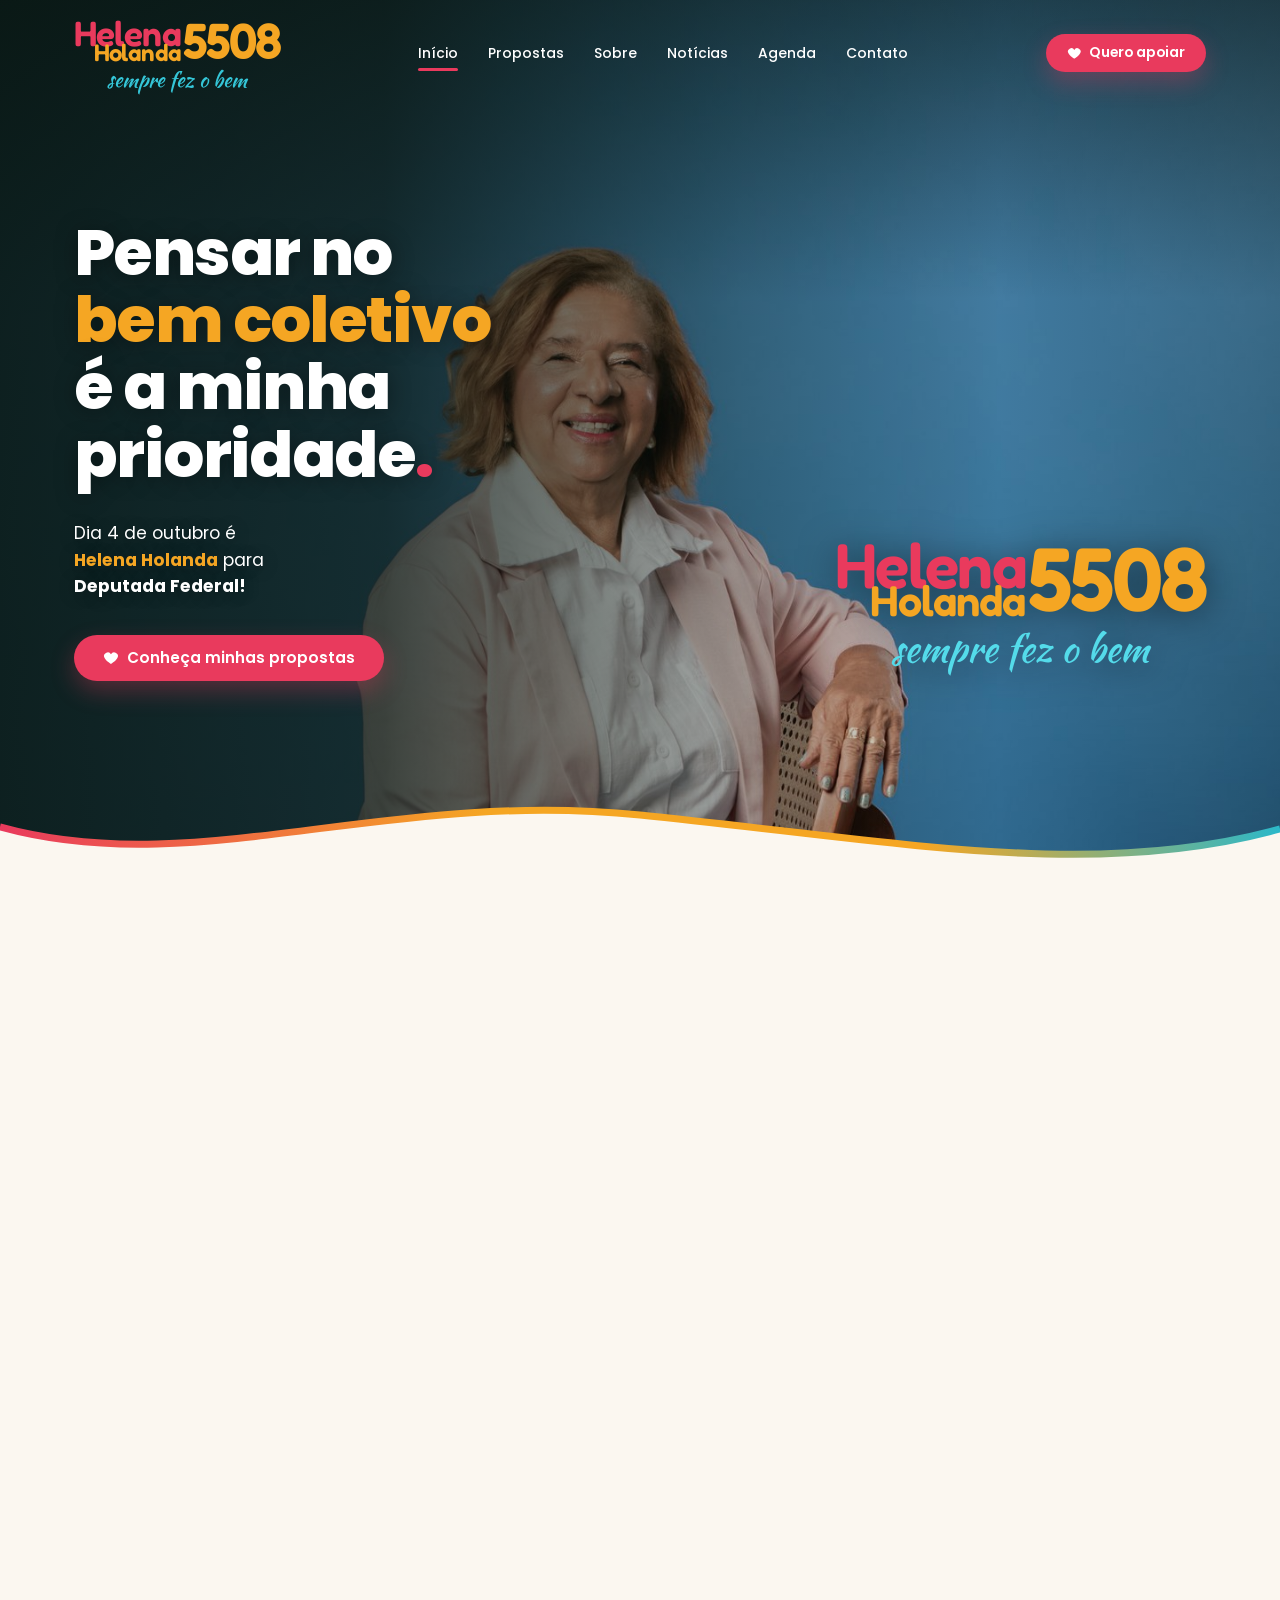
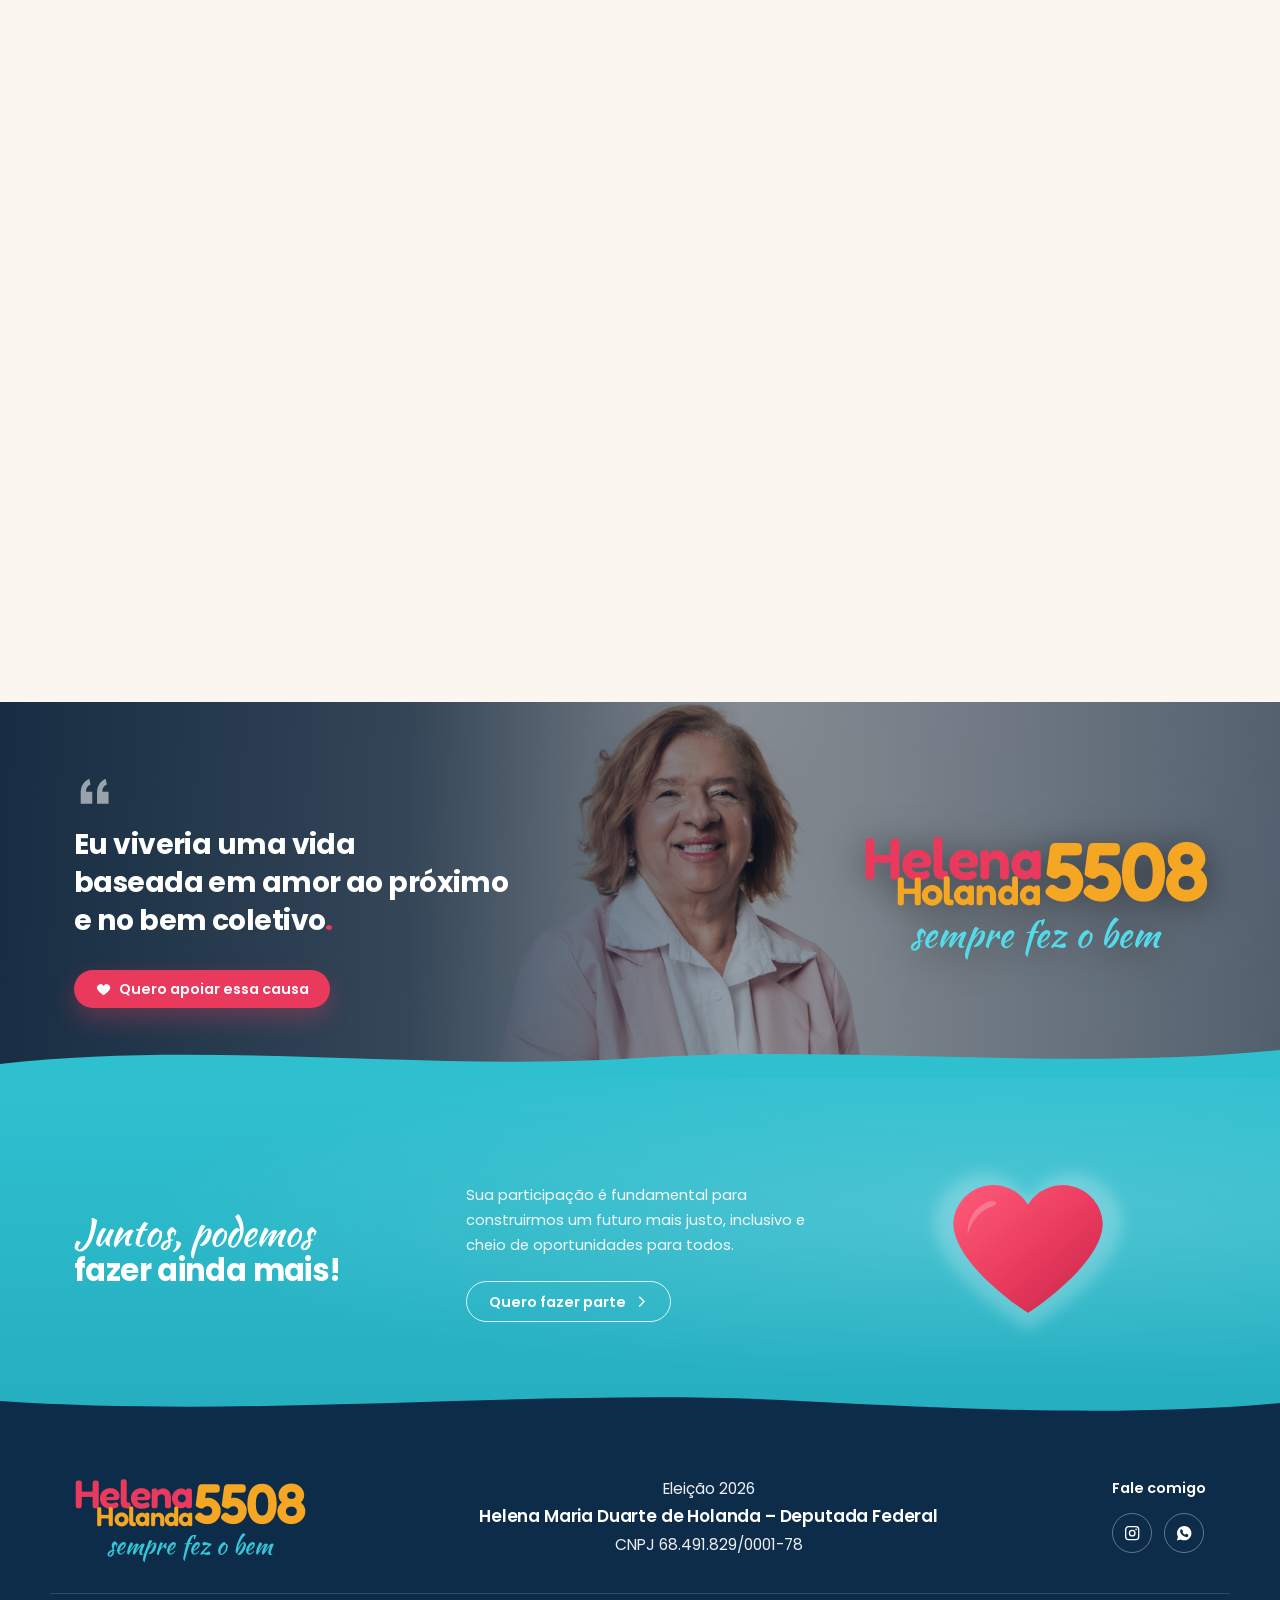
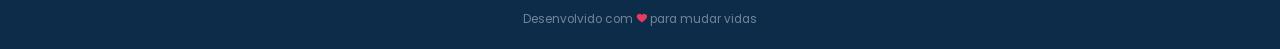
==== index.html @ 379477a4 "Troca as fotos pelas de estudio e otimiza os arquivos - Novas fotos de estudio em todos os slots. Os" ====
<!DOCTYPE html>
<html lang="pt-BR">
<head>
<meta charset="UTF-8">
<meta name="viewport" content="width=device-width, initial-scale=1">
<title>Helena Holanda 5508 — Sempre fez o bem</title>
<meta name="description" content="Helena Holanda 5508 para Deputada Federal. Uma vida dedicada ao amor ao próximo, à inclusão e ao bem coletivo.">
<meta name="theme-color" content="#e93a5d">

<meta property="og:type" content="website">
<meta property="og:title" content="Helena Holanda 5508 — Sempre fez o bem">
<meta property="og:description" content="Dia 4 de outubro é Helena Holanda para Deputada Federal.">
<meta property="og:image" content="assets/img/helena-sobre.jpg">

<link rel="preconnect" href="https://fonts.googleapis.com">
<link rel="preconnect" href="https://fonts.gstatic.com" crossorigin>
<link href="https://fonts.googleapis.com/css2?family=Fredoka:wght@500;600;700&family=Kaushan+Script&family=Poppins:wght@300;400;500;600;700;800&display=swap" rel="stylesheet">
<link rel="stylesheet" href="assets/css/style.css">
</head>
<body>

<!-- ============ ÍCONES (sprite SVG) ============ -->
<svg xmlns="http://www.w3.org/2000/svg" style="display:none">
  <symbol id="i-heart" viewBox="0 0 24 24">
    <path fill="currentColor" d="M12 21s-7.5-4.6-9.6-9A5.4 5.4 0 0 1 12 6.4 5.4 5.4 0 0 1 21.6 12c-2.1 4.4-9.6 9-9.6 9z"/>
  </symbol>
  <symbol id="i-arrow" viewBox="0 0 24 24">
    <path fill="none" stroke="currentColor" stroke-width="2.2" stroke-linecap="round" stroke-linejoin="round" d="M4 12h15m-6-6 6 6-6 6"/>
  </symbol>
  <symbol id="i-chevron" viewBox="0 0 24 24">
    <path fill="none" stroke="currentColor" stroke-width="2.2" stroke-linecap="round" stroke-linejoin="round" d="m9 5 7 7-7 7"/>
  </symbol>
  <symbol id="i-user" viewBox="0 0 24 24">
    <path fill="none" stroke="currentColor" stroke-width="1.8" stroke-linecap="round" stroke-linejoin="round" d="M12 12a4 4 0 1 0 0-8 4 4 0 0 0 0 8Zm8 8c0-3.9-3.6-6.5-8-6.5S4 16.1 4 20"/>
  </symbol>
  <symbol id="i-users" viewBox="0 0 24 24">
    <path fill="none" stroke="currentColor" stroke-width="1.8" stroke-linecap="round" stroke-linejoin="round" d="M9 11a3.2 3.2 0 1 0 0-6.4A3.2 3.2 0 0 0 9 11Zm7.2 0a2.7 2.7 0 1 0 0-5.4M2.5 19.5c0-3.3 2.9-5.5 6.5-5.5s6.5 2.2 6.5 5.5M17 14.2c2.6.4 4.5 2.2 4.5 5.3"/>
  </symbol>
  <!-- peça de quebra-cabeça: símbolo da causa autista, presente na marca -->
  <symbol id="i-puzzle" viewBox="0 0 24 24">
    <path fill="currentColor" d="M5 5h4.5a2.6 2.6 0 0 1 5 0H19v4.5a2.6 2.6 0 0 0 0 5V19h-4.5a2.6 2.6 0 0 0-5 0H5v-4.5a2.6 2.6 0 0 1 0-5V5Z"/>
  </symbol>
  <!-- infinito: símbolo da neurodiversidade -->
  <symbol id="i-infinity" viewBox="0 0 24 24">
    <path fill="none" stroke="currentColor" stroke-width="2" stroke-linecap="round"
          d="M12 12c-1.5-2.5-3-3.5-4.6-3.5a3.5 3.5 0 0 0 0 7c1.6 0 3.1-1 4.6-3.5s3-3.5 4.6-3.5a3.5 3.5 0 0 1 0 7c-1.6 0-3.1-1-4.6-3.5Z"/>
  </symbol>
  <symbol id="i-wheelchair" viewBox="0 0 24 24">
    <path fill="none" stroke="currentColor" stroke-width="1.8" stroke-linecap="round" stroke-linejoin="round" d="M11 5.6a1.7 1.7 0 1 0 0-3.4 1.7 1.7 0 0 0 0 3.4Zm-.4 2.1v5h4.6l2.6 5.1m-2.4 2.4a5.2 5.2 0 1 1-4.8-8.1M18.6 17.8h2.2"/>
  </symbol>
  <symbol id="i-elderly" viewBox="0 0 24 24">
    <path fill="none" stroke="currentColor" stroke-width="1.8" stroke-linecap="round" stroke-linejoin="round" d="M12 5.2a1.8 1.8 0 1 0 0-3.6 1.8 1.8 0 0 0 0 3.6Zm-2.3 3.1L12 7.5l2.6 1.2 2.2 3M12 7.5v6.2m0 0-2.4 2.1-.8 5m3.2-7.1 2.6 2.4.7 4.7M6.6 11.4 8 9.2"/>
  </symbol>
  <symbol id="i-instagram" viewBox="0 0 24 24">
    <path fill="none" stroke="currentColor" stroke-width="1.7" d="M7.2 3.5h9.6a3.7 3.7 0 0 1 3.7 3.7v9.6a3.7 3.7 0 0 1-3.7 3.7H7.2a3.7 3.7 0 0 1-3.7-3.7V7.2a3.7 3.7 0 0 1 3.7-3.7Z"/>
    <circle cx="12" cy="12" r="3.6" fill="none" stroke="currentColor" stroke-width="1.7"/>
    <circle cx="17.1" cy="6.9" r="1.1" fill="currentColor"/>
  </symbol>
  <symbol id="i-facebook" viewBox="0 0 24 24">
    <path fill="currentColor" d="M13.6 21v-8h2.7l.4-3.1h-3.1V7.9c0-.9.25-1.5 1.55-1.5h1.65V3.6c-.29-.04-1.27-.12-2.41-.12-2.39 0-4.03 1.46-4.03 4.14V9.9H7.6V13h2.76v8h3.24Z"/>
  </symbol>
  <symbol id="i-whatsapp" viewBox="0 0 24 24">
    <path fill="currentColor" d="M12.04 2.5c-5.2 0-9.42 4.22-9.42 9.42 0 1.66.44 3.28 1.27 4.71L2.5 21.5l4.99-1.3a9.4 9.4 0 0 0 4.55 1.16h.01c5.2 0 9.42-4.22 9.42-9.42s-4.23-9.44-9.43-9.44Zm5.49 13.3c-.23.65-1.36 1.25-1.87 1.29-.5.05-.96.23-3.25-.68-2.74-1.08-4.47-3.9-4.6-4.08-.14-.18-1.1-1.46-1.1-2.79s.7-1.98.95-2.25c.25-.27.54-.34.72-.34l.52.01c.17 0 .39-.06.61.47l.83 2.02c.07.14.11.3.02.48l-.32.53c-.1.13-.22.27-.09.53.14.25.6 1 1.29 1.62.89.79 1.64 1.04 1.88 1.16.23.13.37.11.5-.07l.72-.84c.16-.22.33-.18.56-.1l2 .95c.23.11.39.17.45.27.05.09.05.58-.18 1.23Z"/>
  </symbol>
  <symbol id="i-quote" viewBox="0 0 24 24">
    <path fill="currentColor" d="M9.6 4.2c-3.2 1.5-5.4 4.3-5.4 8.6v7h7.2v-7.4H7.5c0-2.3.9-3.7 2.8-4.6l-.7-3.6Zm10.2 0c-3.2 1.5-5.4 4.3-5.4 8.6v7h7.2v-7.4h-3.9c0-2.3.9-3.7 2.8-4.6l-.7-3.6Z"/>
  </symbol>
</svg>

<!-- ============ CABEÇALHO ============ -->
<header class="header" id="header">
  <div class="container header__inner">

    <a href="#inicio" class="logo logo--sm" aria-label="Helena Holanda 5508 — sempre fez o bem">
      <span class="logo__name">Helena</span>
      <span class="logo__num">5508</span>
      <span class="logo__sur">Holanda</span>
      <span class="logo__slogan">sempre fez o bem</span>
    </a>

    <nav class="nav" id="nav">
      <a href="#inicio" class="nav__link is-active">Início</a>
      <a href="#propostas" class="nav__link">Propostas</a>
      <a href="#sobre" class="nav__link">Sobre</a>
      <a href="https://www.instagram.com/helenaholandahh/" class="nav__link" target="_blank" rel="noopener">Notícias</a>
      <a href="https://www.instagram.com/helenaholandahh/" class="nav__link" target="_blank" rel="noopener">Agenda</a>
      <a href="#contato" class="nav__link">Contato</a>
      <a href="https://wa.me/5583993287247?text=Ol%C3%A1%2C%20Helena!%20Quero%20apoiar%20a%20sua%20campanha%205508." class="btn btn--pink nav__cta" target="_blank" rel="noopener">
        <svg class="ico"><use href="#i-heart"></use></svg> Quero apoiar
      </a>
    </nav>

    <a href="https://wa.me/5583993287247?text=Ol%C3%A1%2C%20Helena!%20Quero%20apoiar%20a%20sua%20campanha%205508." class="btn btn--pink header__cta" target="_blank" rel="noopener">
      <svg class="ico"><use href="#i-heart"></use></svg> Quero apoiar
    </a>

    <button class="burger" id="burger" aria-label="Abrir menu" aria-expanded="false" aria-controls="nav">
      <span></span><span></span><span></span>
    </button>

  </div>
</header>

<main>

<!-- ============ HERO ============ -->
<section class="hero" id="inicio">
  <div class="hero__bg"></div>
  <div class="hero__veil"></div>

  <div class="container hero__inner">
    <div class="hero__content">
      <h1 class="hero__title">
        Pensar no<br>
        <span class="c-orange">bem coletivo</span><br>
        é a minha<br>
        prioridade<span class="c-pink">.</span>
      </h1>

      <p class="hero__lead">
        Dia 4 de outubro é<br>
        <strong class="c-orange">Helena Holanda</strong> para<br>
        <strong>Deputada Federal!</strong>
      </p>

      <a href="#propostas" class="btn btn--pink btn--lg">
        <svg class="ico"><use href="#i-heart"></use></svg> Conheça minhas propostas
      </a>
    </div>

    <div class="logo logo--hero" aria-hidden="true">
      <span class="logo__name">Helena</span>
      <span class="logo__num">5508</span>
      <span class="logo__sur">Holanda</span>
      <span class="logo__slogan">sempre fez o bem</span>
    </div>
  </div>

  <div class="wave wave--hero" aria-hidden="true">
    <svg viewBox="0 0 1440 96" preserveAspectRatio="none">
      <defs>
        <linearGradient id="gradWave" x1="0" y1="0" x2="1" y2="0">
          <stop offset="0%"   stop-color="#e93a5d"/>
          <stop offset="38%"  stop-color="#f5a623"/>
          <stop offset="72%"  stop-color="#f5a623"/>
          <stop offset="100%" stop-color="#2bb8c9"/>
        </linearGradient>
      </defs>
      <path class="wave__fill" d="M0,42 C220,96 430,4 720,30 C1010,56 1230,96 1440,44 L1440,96 L0,96 Z"/>
      <path class="wave__line" d="M0,42 C220,96 430,4 720,30 C1010,56 1230,96 1440,44"
            fill="none" stroke="url(#gradWave)" stroke-width="7"/>
    </svg>
  </div>
</section>

<!-- ============ SOBRE ============ -->
<section class="sobre section" id="sobre">
  <div class="container sobre__grid">

    <figure class="sobre__media reveal">
      <img src="assets/img/helena-sobre.jpg" alt="Helena Holanda sentada em um banco de praça" loading="lazy">
    </figure>

    <div class="sobre__text reveal">
      <p class="script script--pink">Quem é</p>
      <h2 class="title">Helena Holanda</h2>
      <span class="rule"></span>

      <p>
        Helena é uma mulher de fé, trabalho e amor pelas pessoas.
        Com uma vida dedicada a servir, sempre esteve presente
        nas causas sociais, lutando por mais inclusão, respeito e
        dignidade para todos.
      </p>
      <p class="strong">
        Agora, quer levar essa experiência para Brasília,
        para transformar ainda mais vidas.
      </p>

      <a href="historia.html" class="btn btn--pink">
        Minha história <svg class="ico"><use href="#i-arrow"></use></svg>
      </a>

      <ul class="pills">
        <li class="pill">
          <span class="pill__ico"><svg class="ico"><use href="#i-user"></use></svg></span>
          <span>Sempre<br>fez o bem</span>
        </li>
        <li class="pill">
          <span class="pill__ico"><svg class="ico"><use href="#i-users"></use></svg></span>
          <span>Experiência<br>e compromisso</span>
        </li>
        <li class="pill">
          <span class="pill__ico"><svg class="ico"><use href="#i-puzzle"></use></svg></span>
          <span>Amor pela<br>causa autista</span>
        </li>
      </ul>
    </div>

  </div>
</section>

<!-- ============ PRIORIDADES ============ -->
<section class="prioridades section" id="propostas">
  <div class="container">

    <header class="section__head reveal">
      <p class="script script--pink">Minhas</p>
      <h2 class="title">prioridades</h2>
      <span class="rule rule--center"></span>
    </header>

    <div class="cards">

      <article class="card card--pink reveal">
        <div class="card__media">
          <img src="assets/img/prioridade-1.jpg" alt="Helena Holanda de braços abertos em uma praça" loading="lazy">
        </div>
        <div class="card__body">
          <span class="card__badge"><svg class="ico"><use href="#i-puzzle"></use></svg></span>
          <h3 class="card__title">Amor pela<br>causa autista</h3>
          <p>O autismo me ensinou que amar é acolher. Quero políticas que apoiem cada família atípica.</p>
        </div>
      </article>

      <article class="card card--orange reveal">
        <div class="card__media">
          <img src="assets/img/prioridade-2.jpg" alt="Helena Holanda em um coreto amarelo" loading="lazy">
        </div>
        <div class="card__body">
          <span class="card__badge"><svg class="ico"><use href="#i-infinity"></use></svg></span>
          <h3 class="card__title">Inclusão de<br>neurodivergentes</h3>
          <p>Educação, trabalho e saúde que respeitem quem pensa, sente e aprende de um jeito diferente.</p>
        </div>
      </article>

      <article class="card card--teal reveal">
        <div class="card__media">
          <img src="assets/img/prioridade-3.jpg" alt="Helena Holanda sorrindo ao ar livre" loading="lazy">
        </div>
        <div class="card__body">
          <span class="card__badge"><svg class="ico"><use href="#i-wheelchair"></use></svg></span>
          <h3 class="card__title">Respeito<br>aos PCDs</h3>
          <p>Mais acessibilidade, inclusão e oportunidades. Respeito é reconhecer e garantir direitos.</p>
        </div>
      </article>

      <article class="card card--purple reveal">
        <div class="card__media">
          <img src="assets/img/prioridade-4.jpg" alt="Helena Holanda em um banco de praça" loading="lazy">
        </div>
        <div class="card__body">
          <span class="card__badge"><svg class="ico"><use href="#i-elderly"></use></svg></span>
          <h3 class="card__title">Dignidade<br>aos idosos</h3>
          <p>Nossos idosos merecem cuidado, respeito e qualidade de vida em todas as fases.</p>
        </div>
      </article>

    </div>
  </div>
</section>

<!-- ============ CITAÇÃO ============ -->
<section class="citacao" id="historia">
  <div class="citacao__bg"></div>
  <div class="citacao__veil"></div>

  <div class="container citacao__inner">
    <blockquote class="citacao__quote">
      <svg class="citacao__mark"><use href="#i-quote"></use></svg>
      <p>
        Eu viveria uma vida<br>
        baseada em amor ao próximo<br>
        e no bem coletivo<span class="c-pink">.</span>
      </p>
      <a href="https://wa.me/5583993287247?text=Ol%C3%A1%2C%20Helena!%20Quero%20apoiar%20essa%20causa." class="btn btn--pink" target="_blank" rel="noopener">
        <svg class="ico"><use href="#i-heart"></use></svg> Quero apoiar essa causa
      </a>
    </blockquote>

    <div class="logo logo--quote" aria-hidden="true">
      <span class="logo__name">Helena</span>
      <span class="logo__num">5508</span>
      <span class="logo__sur">Holanda</span>
      <span class="logo__slogan">sempre fez o bem</span>
    </div>
  </div>
</section>

<!-- ============ CHAMADA FINAL ============ -->
<section class="juntos" id="apoiar">
  <div class="wave wave--juntos-top" aria-hidden="true">
    <svg viewBox="0 0 1440 40" preserveAspectRatio="none">
      <path d="M0,26 C240,2 480,34 720,20 C960,6 1200,34 1440,12 L1440,40 L0,40 Z"/>
    </svg>
  </div>

  <div class="container juntos__grid">
    <div class="juntos__head">
      <p class="script script--white">Juntos, podemos</p>
      <h2 class="juntos__title">fazer ainda mais!</h2>
    </div>

    <div class="juntos__text">
      <p>
        Sua participação é fundamental para construirmos
        um futuro mais justo, inclusivo e cheio de
        oportunidades para todos.
      </p>
      <a href="https://wa.me/5583993287247?text=Ol%C3%A1%2C%20Helena!%20Quero%20fazer%20parte%20da%20campanha%205508." class="btn btn--ghost" target="_blank" rel="noopener">
        Quero fazer parte <svg class="ico"><use href="#i-chevron"></use></svg>
      </a>
    </div>

    <div class="juntos__art" aria-hidden="true">
      <svg viewBox="0 0 240 200">
        <defs>
          <linearGradient id="gradHeart" x1="0" y1="0" x2="1" y2="1">
            <stop offset="0%"   stop-color="#ff5b7a"/>
            <stop offset="55%"  stop-color="#e93a5d"/>
            <stop offset="100%" stop-color="#c4264a"/>
          </linearGradient>
          <filter id="softBlur"><feGaussianBlur stdDeviation="7"/></filter>
        </defs>
        <path filter="url(#softBlur)" fill="rgba(255,255,255,.22)"
              d="M120 186S22 128 22 74a52 52 0 0 1 98-24 52 52 0 0 1 98 24c0 54-98 112-98 112z"/>
        <path fill="url(#gradHeart)"
              d="M120 168S42 118 42 74a42 42 0 0 1 78-19 42 42 0 0 1 78 19c0 44-78 94-78 94z"/>
        <path fill="rgba(255,255,255,.22)"
              d="M78 52c-14 6-22 19-21 34 5-16 13-25 27-30 5-2 4-6-6-4z"/>
      </svg>
    </div>
  </div>

  <div class="wave wave--juntos-bottom" aria-hidden="true">
    <svg viewBox="0 0 1440 32" preserveAspectRatio="none">
      <path d="M0,14 C300,32 620,0 900,14 C1130,25 1290,28 1440,16 L1440,32 L0,32 Z"/>
    </svg>
  </div>
</section>

</main>

<!-- ============ RODAPÉ ============ -->
<footer class="footer" id="contato">
  <div class="container footer__grid">

    <div class="footer__brand">
      <div class="logo logo--footer">
        <span class="logo__name">Helena</span>
        <span class="logo__num">5508</span>
        <span class="logo__sur">Holanda</span>
        <span class="logo__slogan">sempre fez o bem</span>
      </div>
    </div>


    <p class="footer__legal">
      <span>Eleição 2026</span>
      <strong>Helena Maria Duarte de Holanda &ndash; Deputada Federal</strong>
      <span>CNPJ 68.491.829/0001-78</span>
    </p>

    <div class="footer__social">
      <h3 class="footer__title">Fale comigo</h3>
      <div class="social">
        <a href="https://www.instagram.com/helenaholandahh/" target="_blank" rel="noopener" aria-label="Instagram de Helena Holanda"><svg class="ico"><use href="#i-instagram"></use></svg></a>
        <a href="https://wa.me/5583993287247" target="_blank" rel="noopener" aria-label="WhatsApp (83) 99328-7247"><svg class="ico"><use href="#i-whatsapp"></use></svg></a>
      </div>
    </div>

  </div>

  <div class="container footer__bottom">
    <p class="footer__credito">Desenvolvido com <svg class="ico c-pink"><use href="#i-heart"></use></svg> para mudar vidas</p>
  </div>
</footer>

<script src="assets/js/main.js"></script>
</body>
</html>
---- assets/css/style.css ----
/* =========================================================
   Helena Holanda 5508 — landing page
   ========================================================= */

/* ---------- 1. Tokens ---------- */
:root{
  --pink:#e93a5d;
  --pink-dark:#cf2b4b;
  --orange:#f5a623;
  --teal:#2bb8c9;
  --teal-dark:#1fa3b4;
  --teal-logo:#35c6d8;   /* turquesa do slogan na marca */
  --purple:#7e5fa8;

  --navy:#1f4e79;
  --footer:#0c2c4a;
  --cream:#fbf7f0;
  --ink:#54585c;
  --ink-strong:#2f3336;

  --container:1180px;
  --radius:14px;
  --radius-sm:10px;

  --shadow-sm:0 6px 18px rgba(20,40,70,.08);
  --shadow-md:0 14px 34px rgba(20,40,70,.12);
  --ease:cubic-bezier(.22,.61,.36,1);

  --font:'Poppins',system-ui,-apple-system,'Segoe UI',sans-serif;
  --brand:'Fredoka','Poppins',sans-serif;   /* "Helena Holanda 5508" */
  --script:'Kaushan Script','Poppins',cursive; /* "sempre fez o bem" */
}

/* ---------- 2. Base ---------- */
*,*::before,*::after{box-sizing:border-box}

html{scroll-behavior:smooth;scroll-padding-top:90px}

body{
  margin:0;
  font-family:var(--font);
  font-size:16px;
  font-weight:400;
  line-height:1.65;
  color:var(--ink);
  background:var(--cream);
  -webkit-font-smoothing:antialiased;
  overflow-x:hidden;
}

img{max-width:100%;display:block}
ul,ol{margin:0;padding:0;list-style:none}
a{color:inherit;text-decoration:none}
p{margin:0 0 1em}
h1,h2,h3{margin:0;line-height:1.15;color:var(--navy);font-weight:700}

.container{
  width:100%;
  max-width:var(--container);
  margin-inline:auto;
  padding-inline:24px;
}

.section{padding:86px 0}

.c-pink{color:var(--pink)}
.c-orange{color:var(--orange)}

.ico{
  width:1em;height:1em;
  flex:none;
  fill:currentColor;
  vertical-align:-.12em;
}

/* ---------- 3. Tipografia de seção ---------- */
p.script{
  font-family:var(--script);
  font-weight:400;
  font-size:2.05rem;
  line-height:.95;
  max-width:none;
  margin:0 0 -.06em;
}
.script--pink{color:var(--pink)}
.script--white{color:#fff}

.title{
  font-size:clamp(1.7rem,2.6vw,2.15rem);
  font-weight:700;
  letter-spacing:-.02em;
  color:var(--navy);
}

.rule{
  display:block;
  width:66px;height:4px;
  margin:14px 0 22px;
  border-radius:4px;
  background:var(--orange);
}
.rule--center{margin-inline:auto}

.section__head{text-align:center;margin-bottom:52px}

/* ---------- 4. Botões ---------- */
.btn{
  display:inline-flex;
  align-items:center;
  gap:.55em;
  padding:.82em 1.5em;
  border:0;
  border-radius:999px;
  font:inherit;
  font-size:.9rem;
  font-weight:600;
  line-height:1;
  color:#fff;
  cursor:pointer;
  transition:transform .25s var(--ease),box-shadow .25s var(--ease),background .25s var(--ease);
}
.btn .ico{font-size:1.05em}

.btn--pink{
  background:var(--pink);
  box-shadow:0 10px 24px rgba(233,58,93,.32);
}
.btn--pink:hover{
  background:var(--pink-dark);
  transform:translateY(-2px);
  box-shadow:0 14px 30px rgba(233,58,93,.42);
}

.btn--lg{padding:1em 1.9em;font-size:.95rem}

.btn--ghost{
  background:transparent;
  border:1.6px solid rgba(255,255,255,.85);
  box-shadow:none;
}
.btn--ghost:hover{background:#fff;color:var(--teal-dark);transform:translateY(-2px)}

/* ---------- 5. Logo ---------- */
/* "Helena" rosa / "Holanda" âmbar sobreposto / "5508" âmbar / slogan turquesa */
.logo{
  display:inline-grid;
  grid-template-columns:auto auto;
  column-gap:.08em;
  line-height:1;
  font-size:15px;          /* escala mestre do logo */
  font-family:var(--brand);
  font-weight:600;
  white-space:nowrap;
}
.logo__name{
  grid-area:1/1;
  font-size:2.35em;
  letter-spacing:-.025em;
  color:var(--pink);
}
.logo__sur{
  grid-area:2/1;
  justify-self:start;
  margin:-.44em 0 0 .82em;
  font-size:1.6em;
  letter-spacing:-.025em;
  color:var(--orange);
}
.logo__num{
  grid-area:1/2/3/3;
  align-self:center;
  font-size:3.3em;
  letter-spacing:-.035em;
  color:var(--orange);
}
.logo__slogan{
  grid-area:3/1/4/3;
  justify-self:center;
  margin-top:.16em;
  font-family:var(--script);
  font-weight:400;
  font-size:1.42em;
  color:var(--teal-logo);
}

.logo--hero{font-size:27px}
.logo--quote{font-size:25px}
.logo--footer{font-size:17px}

/* sobre fundo escuro o turquesa precisa clarear para manter contraste */
.logo--hero,.logo--quote{filter:drop-shadow(0 4px 18px rgba(0,0,0,.5))}
.logo--hero .logo__slogan,
.logo--quote .logo__slogan{color:#54dbea}

/* ---------- 6. Cabeçalho ---------- */
.header{
  position:fixed;
  inset:0 0 auto;
  z-index:60;
  padding:16px 0;
  transition:background .3s var(--ease),box-shadow .3s var(--ease),padding .3s var(--ease);
}
.header.is-stuck{
  padding:9px 0;
  background:rgba(10,32,54,.92);
  backdrop-filter:blur(10px);
  box-shadow:0 6px 24px rgba(0,0,0,.22);
}

.header__inner{
  display:flex;
  align-items:center;
  justify-content:space-between;
  gap:24px;
}

.nav{display:flex;align-items:center;gap:30px}

.nav__link{
  position:relative;
  font-size:.87rem;
  font-weight:500;
  color:#fff;
  padding:6px 0;
  transition:color .2s var(--ease);
}
.nav__link::after{
  content:"";
  position:absolute;
  left:0;right:0;bottom:0;
  height:2.5px;
  border-radius:2px;
  background:var(--pink);
  transform:scaleX(0);
  transform-origin:left;
  transition:transform .28s var(--ease);
}
.nav__link:hover::after,
.nav__link.is-active::after{transform:scaleX(1)}

.nav__cta{display:none}
.header__cta{font-size:.87rem}

.burger{
  display:none;
  width:44px;height:38px;
  padding:9px 8px;
  background:transparent;
  border:0;
  cursor:pointer;
}
.burger span{
  display:block;
  height:2.5px;
  border-radius:2px;
  background:#fff;
  transition:transform .3s var(--ease),opacity .2s var(--ease);
}
.burger span+span{margin-top:5px}
.burger.is-open span:nth-child(1){transform:translateY(7.5px) rotate(45deg)}
.burger.is-open span:nth-child(2){opacity:0}
.burger.is-open span:nth-child(3){transform:translateY(-7.5px) rotate(-45deg)}

/* ---------- 7. Hero ---------- */
.hero{
  position:relative;
  display:flex;
  align-items:center;
  min-height:min(100vh,880px);
  padding:150px 0 130px;
  overflow:hidden;
  isolation:isolate;
}
.hero__bg{
  position:absolute;
  inset:0;
  z-index:-2;
  background:#20301f url('../img/helena-hero.jpg') center 22%/cover no-repeat;
  transform:scale(1.04);
}
.hero__veil{
  position:absolute;
  inset:0;
  z-index:-1;
  background:
    linear-gradient(90deg,rgba(8,20,14,.88) 0%,rgba(8,20,14,.78) 30%,rgba(8,20,14,.34) 58%,rgba(8,20,14,.12) 78%,rgba(8,20,14,.3) 100%),
    linear-gradient(180deg,rgba(6,16,12,.55) 0%,rgba(6,16,12,0) 34%);
}

.hero__inner{
  position:relative;
  display:flex;
  align-items:flex-end;
  justify-content:space-between;
  gap:40px;
}

.hero__title{
  font-size:clamp(2.4rem,5vw,4.05rem);
  font-weight:800;
  line-height:1.05;
  letter-spacing:-.025em;
  color:#fff;
  margin-bottom:.5em;
  text-shadow:0 2px 22px rgba(0,0,0,.35);
}

.hero__lead{
  font-size:clamp(1rem,1.35vw,1.13rem);
  font-weight:400;
  line-height:1.55;
  color:#fff;
  margin-bottom:2em;
  text-shadow:0 2px 16px rgba(0,0,0,.4);
}
.hero__lead strong{font-weight:700}

.logo--hero{margin-bottom:14px}

/* onda de transição */
.wave{position:absolute;left:0;right:0;line-height:0;pointer-events:none}
.wave svg{display:block;width:100%}
.wave--hero{bottom:-1px;height:96px}
.wave--hero svg{height:96px}
.wave__fill{fill:var(--cream)}

/* ---------- 8. Sobre ---------- */
.sobre{background:var(--cream)}

.sobre__grid{
  display:grid;
  grid-template-columns:minmax(0,.86fr) minmax(0,1fr);
  gap:64px;
  align-items:center;
}

.sobre__media{margin:0}
.sobre__media img{
  width:100%;
  /* ===== ZOOM DA FOTO — mexa aqui =====
     Quadro mais deitado = MENOS zoom (aparece mais da praca):
       10/10 = mais zoom
        5/4
        4/3  <- atual
        3/2
       16/10 = menos zoom (mostra a foto inteira)                        */
  aspect-ratio:50/50;
  object-fit:cover;
  /* ===== POSICAO — 1o valor: 0% esquerda / 100% direita =====
     O 2o valor (vertical) nao tem efeito: a altura da foto ja aparece
     inteira. Para subir ou descer, mude o recorte de helena-sobre.jpg.  */
  object-position:50% 50%;
  border-radius:var(--radius);
  box-shadow:var(--shadow-md);
}

.sobre__text p:not(.script){max-width:46ch;font-size:.94rem}
.sobre__text .strong{color:var(--ink-strong);font-weight:600}
.sobre__text .btn{margin-top:10px}

.pills{
  display:flex;
  flex-wrap:wrap;
  gap:34px;
  margin-top:44px;
}
.pill{
  display:flex;
  align-items:center;
  gap:12px;
  font-size:.8rem;
  font-weight:600;
  line-height:1.35;
  color:var(--ink-strong);
}
.pill__ico{
  display:grid;
  place-items:center;
  width:46px;height:46px;
  flex:none;
  border:1.5px solid rgba(233,58,93,.35);
  border-radius:50%;
  color:var(--pink);
  font-size:1.15rem;
  background:#fff;
  transition:transform .25s var(--ease),box-shadow .25s var(--ease);
}
.pill:hover .pill__ico{
  transform:translateY(-3px);
  box-shadow:0 8px 18px rgba(233,58,93,.2);
}

/* ---------- 9. Prioridades ---------- */
.prioridades{
  background:var(--cream);
  padding-top:20px;
}

.cards{
  display:grid;
  grid-template-columns:repeat(4,minmax(0,1fr));
  gap:24px;
}

.card{
  --c:var(--pink);
  position:relative;
  display:flex;
  flex-direction:column;
  background:#fff;
  border-radius:var(--radius-sm);
  box-shadow:var(--shadow-sm);
  overflow:visible;
  transition:transform .3s var(--ease),box-shadow .3s var(--ease);
}
.card:hover{transform:translateY(-6px);box-shadow:var(--shadow-md)}

.card--pink{--c:var(--pink)}
.card--orange{--c:var(--orange)}
.card--teal{--c:var(--teal)}
.card--purple{--c:var(--purple)}

.card__media{
  /* proporcao igual a das fotos (4:5), entao nada e cortado
     em nenhuma largura de tela */
  aspect-ratio:4/5;
  border-radius:var(--radius-sm) var(--radius-sm) 0 0;
  overflow:hidden;
}
.card__media img{
  width:100%;height:100%;
  object-fit:cover;
  transition:transform .5s var(--ease);
}
.card:hover .card__media img{transform:scale(1.06)}

.card__badge{
  position:absolute;
  top:0;              /* ancorado na borda do corpo do card */
  left:20px;
  display:grid;
  place-items:center;
  width:54px;height:54px;
  transform:translateY(-50%);
  border-radius:50%;
  background:var(--c);
  color:#fff;
  font-size:1.4rem;
  box-shadow:0 8px 18px rgba(20,40,70,.22);
}

.card__body{
  position:relative;
  flex:1;
  display:flex;
  flex-direction:column;
  padding:38px 22px 24px;
  border-top:4px solid var(--c);
  border-radius:0 0 var(--radius-sm) var(--radius-sm);
}
.card__title{
  font-size:1.14rem;
  font-weight:700;
  color:var(--c);
  letter-spacing:-.015em;
  margin-bottom:.6em;
}
.card__body p{
  font-size:.82rem;
  line-height:1.6;
  margin-bottom:1.4em;
}
.card__body p:last-child{margin-bottom:0}
.card__link{
  margin-top:auto;
  display:inline-flex;
  align-items:center;
  gap:.45em;
  font-size:.8rem;
  font-weight:600;
  color:var(--c);
}
.card__link .ico{transition:transform .25s var(--ease)}
.card__link:hover .ico{transform:translateX(4px)}

/* ---------- 10. Citação ---------- */
.citacao{
  position:relative;
  display:flex;
  align-items:center;
  min-height:340px;
  padding:70px 0;
  overflow:hidden;
  isolation:isolate;
}
.citacao__bg{
  position:absolute;
  inset:0;
  z-index:-2;
  background:#0a223a url('../img/helena-citacao.jpg') center 32%/cover no-repeat;
}
.citacao__veil{
  position:absolute;
  inset:0;
  z-index:-1;
  /* veu azul-marinho: a foto de estudio tem fundo claro, um veu
     esverdeado deixaria a imagem suja */
  background:linear-gradient(90deg,rgba(10,34,58,.93) 0%,rgba(10,34,58,.8) 32%,rgba(10,34,58,.42) 58%,rgba(10,34,58,.66) 100%);
}

.citacao__inner{
  position:relative;
  display:flex;
  align-items:center;
  justify-content:space-between;
  gap:40px;
}

.citacao__quote{margin:0;max-width:640px}
.citacao__mark{
  width:2.4rem;height:2.4rem;
  color:rgba(255,255,255,.55);
  margin-bottom:.35rem;
}
.citacao__quote p{
  font-size:clamp(1.25rem,2.2vw,1.85rem);
  font-weight:700;
  line-height:1.35;
  letter-spacing:-.02em;
  color:#fff;
  margin-bottom:1.1em;
}

/* ---------- 11. Juntos (faixa turquesa) ---------- */
.juntos{
  position:relative;
  padding:74px 0 66px;
  background:
    radial-gradient(120% 90% at 78% 40%,rgba(255,255,255,.16) 0%,rgba(255,255,255,0) 55%),
    linear-gradient(180deg,#2fc0d0 0%,#25aec0 100%);
  color:#fff;
}
.wave--juntos-top{bottom:100%}
.wave--juntos-top svg{height:40px}
.wave--juntos-top path{fill:#2fc0d0}
.wave--juntos-bottom{bottom:-1px}
.wave--juntos-bottom svg{height:32px}
.wave--juntos-bottom path{fill:var(--footer)}

.juntos__grid{
  position:relative;
  display:grid;
  grid-template-columns:minmax(0,.95fr) minmax(0,1.1fr) minmax(0,.8fr);
  gap:44px;
  align-items:center;
}

.juntos p.script{font-size:2.3rem;margin-bottom:.06em}
.juntos__title{
  font-size:clamp(1.5rem,2.4vw,2rem);
  font-weight:700;
  letter-spacing:-.02em;
  color:#fff;
}

.juntos__text p{
  font-size:.92rem;
  line-height:1.7;
  color:rgba(255,255,255,.94);
  max-width:38ch;
  margin-bottom:1.6em;
}

.juntos__art{justify-self:center;perspective:800px}
.juntos__art svg{
  width:min(230px,100%);
  height:auto;
  transform-style:preserve-3d;
  animation:girar 7s linear infinite;
}
@keyframes girar{
  from{transform:rotateY(0deg)}
  to{transform:rotateY(360deg)}
}

/* ---------- 12. Rodapé ---------- */
.footer{
  background:var(--footer);
  color:rgba(255,255,255,.78);
  padding:56px 0 0;
  font-size:.85rem;
}

/* marca | bloco legal | contatos — tudo na mesma linha */
.footer__grid{
  display:grid;
  grid-template-columns:auto minmax(0,1fr) auto;
  align-items:center;
  gap:30px 44px;
  padding-bottom:34px;
}

.footer__title{
  font-size:.9rem;
  font-weight:600;
  color:#fff;
  margin-bottom:16px;
}

.social{display:flex;gap:12px}
.social a{
  display:grid;
  place-items:center;
  width:40px;height:40px;
  border:1.5px solid rgba(255,255,255,.35);
  border-radius:50%;
  color:#fff;
  font-size:1.15rem;
  transition:background .25s var(--ease),border-color .25s var(--ease),transform .25s var(--ease);
}
.social a:hover{
  background:var(--pink);
  border-color:var(--pink);
  transform:translateY(-3px);
}

/* bloco legal exigido na propaganda eleitoral */
.footer__bottom{
  padding-block:16px 20px;
  border-top:1px solid rgba(255,255,255,.14);
  text-align:center;
}
.footer__bottom p{margin:0}

.footer__legal{
  display:grid;
  gap:4px;
  margin:0;
  text-align:center;
  font-size:.97rem;
  line-height:1.5;
  color:rgba(255,255,255,.92);
}
.footer__legal strong{
  font-weight:600;
  font-size:1.06rem;
  letter-spacing:-.01em;
  color:#fff;
}
.footer__credito{
  font-size:.74rem;
  color:rgba(255,255,255,.42);
}

/* ---------- 13. Páginas internas de proposta ---------- */
.tema-pink{--c:var(--pink)}
.tema-orange{--c:var(--orange)}
.tema-teal{--c:var(--teal)}
.tema-purple{--c:var(--purple)}

.page-hero{
  position:relative;
  padding:150px 0 96px;
  overflow:hidden;
  isolation:isolate;
  color:#fff;
}
.page-hero__bg{
  position:absolute;
  inset:0;
  z-index:-3;
  background-size:cover;
  background-position:center 28%;
}
.page-hero__veil{
  position:absolute;
  inset:0;
  z-index:-2;
  background:linear-gradient(103deg,rgba(9,26,44,.94) 0%,rgba(9,26,44,.8) 48%,rgba(9,26,44,.52) 100%);
}
.page-hero__tint{
  position:absolute;
  inset:0;
  z-index:-1;
  background:var(--c);
  opacity:.2;
}

.crumb{
  display:flex;
  flex-wrap:wrap;
  align-items:center;
  gap:.5em;
  margin-bottom:26px;
  font-size:.78rem;
  color:rgba(255,255,255,.7);
}
.crumb a{transition:color .2s var(--ease)}
.crumb a:hover{color:#fff}
.crumb em{font-style:normal;color:#fff;font-weight:500}

.page-hero__badge{
  display:grid;
  place-items:center;
  width:62px;height:62px;
  margin-bottom:20px;
  border-radius:50%;
  background:var(--c);
  color:#fff;
  font-size:1.6rem;
  box-shadow:0 10px 24px rgba(0,0,0,.3);
}
.page-hero h1{
  font-size:clamp(2rem,3.6vw,3rem);
  font-weight:800;
  line-height:1.1;
  letter-spacing:-.025em;
  color:#fff;
  max-width:16ch;
}
.page-hero__lead{
  margin:18px 0 0;
  max-width:52ch;
  font-size:1.02rem;
  line-height:1.6;
  color:rgba(255,255,255,.9);
}

.wave--page{bottom:-1px;height:70px}
.wave--page svg{height:70px}
.wave--page .wave__line{stroke:var(--c)}

/* corpo do texto */
.page-body{background:var(--cream);padding-top:64px}

.page-grid{
  display:grid;
  grid-template-columns:minmax(0,1fr) minmax(0,300px);
  gap:60px;
  align-items:start;
}

.page-body h2{
  font-size:1.45rem;
  letter-spacing:-.02em;
  margin-bottom:.65em;
}
.page-body h2:not(:first-child){margin-top:1.4em}
.page-body article>p{max-width:62ch;font-size:.95rem}

.propostas{
  counter-reset:proposta;
  display:grid;
  gap:16px;
  margin-top:26px;
}
.propostas li{
  display:flex;
  gap:18px;
  padding:22px 24px;
  background:#fff;
  border-left:4px solid var(--c);
  border-radius:var(--radius-sm);
  box-shadow:var(--shadow-sm);
  transition:transform .25s var(--ease),box-shadow .25s var(--ease);
}
.propostas li:hover{transform:translateX(4px);box-shadow:var(--shadow-md)}
.propostas li::before{
  counter-increment:proposta;
  content:counter(proposta,decimal-leading-zero);
  flex:none;
  font-family:var(--brand);
  font-weight:600;
  font-size:1.45rem;
  line-height:1.1;
  color:var(--c);
}
.propostas h3{font-size:1rem;margin-bottom:.4em}
.propostas p{margin:0;font-size:.86rem;line-height:1.6}

/* coluna lateral */
.aside{position:sticky;top:104px;display:grid;gap:18px}
.aside-card{
  padding:26px 24px;
  background:#fff;
  border-radius:var(--radius-sm);
  box-shadow:var(--shadow-sm);
}
.aside-card h3{font-size:.95rem;margin-bottom:16px}
.aside-card>p{font-size:.85rem;margin-bottom:1.2em}

.aside-links{display:grid}
.aside-links a{
  display:flex;
  align-items:center;
  gap:12px;
  padding:11px 0;
  font-size:.86rem;
  font-weight:500;
  color:var(--ink-strong);
  border-top:1px solid rgba(20,40,70,.09);
  transition:color .2s var(--ease),gap .2s var(--ease);
}
.aside-links a:first-child{border-top:0}
.aside-links a:hover{color:var(--dot);gap:15px}
.aside-links .dot{
  width:11px;height:11px;
  flex:none;
  border-radius:50%;
  background:var(--dot);
}

/* linha do tempo (página "Minha história") */
.linha{position:relative;margin-top:10px;padding-left:32px}
.linha::before{
  content:"";
  position:absolute;
  left:5px;top:8px;bottom:14px;
  width:2px;
  border-radius:2px;
  background:linear-gradient(180deg,var(--pink),var(--orange) 45%,var(--teal));
}
.linha li{position:relative;padding-bottom:32px}
.linha li::before{
  content:"";
  position:absolute;
  left:-32px;top:5px;
  width:12px;height:12px;
  border-radius:50%;
  background:var(--pink);
  box-shadow:0 0 0 4px var(--cream);
}
.linha li:nth-child(3n+2)::before{background:var(--orange)}
.linha li:nth-child(3n)::before{background:var(--teal)}
.linha__ano{
  display:block;
  font-family:var(--brand);
  font-weight:600;
  font-size:1.05rem;
  line-height:1;
  color:var(--pink);
  margin-bottom:.4em;
}
.linha li:nth-child(3n+2) .linha__ano{color:var(--orange)}
.linha li:nth-child(3n) .linha__ano{color:var(--teal-dark)}
.linha h3{font-size:1rem;margin-bottom:.35em}
.linha p{margin:0;font-size:.88rem;line-height:1.6}

/* destaques numéricos */
.numeros{
  display:grid;
  grid-template-columns:repeat(3,minmax(0,1fr));
  gap:18px;
  margin:28px 0 8px;
}
.numero{
  padding:24px 22px;
  background:#fff;
  border-top:4px solid var(--c);
  border-radius:var(--radius-sm);
  box-shadow:var(--shadow-sm);
}
.numero b{
  display:block;
  font-family:var(--brand);
  font-weight:600;
  font-size:1.9rem;
  line-height:1;
  color:var(--c);
  margin-bottom:.3em;
}
.numero span{display:block;font-size:.8rem;line-height:1.5}

.fontes{
  margin-top:48px;
  padding-top:22px;
  border-top:1px solid rgba(20,40,70,.1);
  font-size:.76rem;
  color:#8a8f94;
}
.fontes h2{font-size:.8rem!important;color:#8a8f94;margin-bottom:.8em!important}
.fontes li{margin-bottom:6px}
.fontes a{text-decoration:underline;text-underline-offset:2px}
.fontes a:hover{color:var(--pink)}

/* chamada final da página */
.page-cta{
  background:var(--footer);
  color:rgba(255,255,255,.82);
  padding:62px 0;
  text-align:center;
}
.page-cta h2{color:#fff;font-size:clamp(1.4rem,2.4vw,1.9rem);margin-bottom:.5em}
.page-cta p{max-width:48ch;margin:0 auto 1.8em;font-size:.94rem}
.page-cta__acoes{display:flex;flex-wrap:wrap;gap:14px;justify-content:center}

.btn--outline{
  background:transparent;
  border:1.6px solid rgba(255,255,255,.4);
  box-shadow:none;
}
.btn--outline:hover{background:rgba(255,255,255,.12);transform:translateY(-2px)}

/* ---------- 14. Animação de entrada ---------- */
.reveal{
  opacity:0;
  transform:translateY(26px);
  transition:opacity .7s var(--ease),transform .7s var(--ease);
}
.reveal.is-visible{opacity:1;transform:none}

/* ---------- 14. Responsivo ---------- */
@media (max-width:1080px){
  .nav{gap:22px}
  .cards{grid-template-columns:repeat(2,minmax(0,1fr));gap:28px}
  .sobre__grid{gap:44px}
  .juntos__grid{grid-template-columns:minmax(0,1fr) minmax(0,1fr);row-gap:32px}
  .juntos__art{grid-column:1/-1}
}

@media (max-width:900px){
  .header__cta{display:none}
  .burger{display:block}

  .nav{
    position:fixed;
    inset:0 0 0 auto;
    width:min(320px,84vw);
    flex-direction:column;
    align-items:flex-start;
    justify-content:flex-start;
    gap:4px;
    padding:104px 32px 40px;
    background:rgba(10,32,54,.98);
    backdrop-filter:blur(12px);
    box-shadow:-16px 0 40px rgba(0,0,0,.3);
    transform:translateX(100%);
    transition:transform .38s var(--ease);
    overflow-y:auto;
  }
  .nav.is-open{transform:none}
  .nav__link{width:100%;padding:13px 0;font-size:1rem;border-bottom:1px solid rgba(255,255,255,.1)}
  .nav__link::after{display:none}
  .nav__link.is-active{color:var(--orange)}
  .nav__cta{display:inline-flex;margin-top:26px}

  .hero{padding:150px 0 120px;min-height:auto}
  .hero__inner{flex-direction:column;align-items:flex-start}
  .logo--hero{align-self:flex-end;margin-top:36px;font-size:21px}

  .sobre__grid{grid-template-columns:minmax(0,1fr);gap:36px}
  .sobre__text p:not(.script){max-width:none}

  .citacao__inner{flex-direction:column;align-items:flex-start;gap:28px}
  .logo--quote{align-self:flex-end;font-size:21px}

  .footer__grid{
    grid-template-columns:minmax(0,1fr);
    justify-items:center;
    row-gap:30px;
    text-align:center;
  }

  .page-hero{padding:132px 0 80px}
  .page-grid{grid-template-columns:minmax(0,1fr);gap:40px}
  .aside{position:static}
}

@media (max-width:640px){
  .section{padding:64px 0}
  .container{padding-inline:20px}

  .hero{padding:120px 0 110px}
  .hero__title{font-size:2.35rem}
  .wave--hero,.wave--hero svg{height:60px}

  .cards{grid-template-columns:minmax(0,1fr);gap:34px}
  .card__media{aspect-ratio:1/1}   /* card unico: quadro menos alto */

  .pills{gap:18px 24px}
  .pill{font-size:.76rem}
  .pill__ico{width:40px;height:40px;font-size:1rem}

  .logo--hero{font-size:17px}
  .logo--quote{font-size:16px}

  .juntos__grid{grid-template-columns:minmax(0,1fr);text-align:left}
  .juntos__art{justify-self:start}
  .juntos__art svg{width:170px}

  .footer__legal{font-size:.9rem}
  .footer__legal strong{font-size:.98rem}

  .page-hero{padding:122px 0 70px}
  .wave--page,.wave--page svg{height:48px}
  .propostas li{flex-direction:column;gap:8px;padding:20px}
  .numeros{grid-template-columns:minmax(0,1fr)}
}

@media (prefers-reduced-motion:reduce){
  html{scroll-behavior:auto}
  *,*::before,*::after{
    animation-duration:.01ms!important;
    transition-duration:.01ms!important;
  }
  .reveal{opacity:1;transform:none}
}
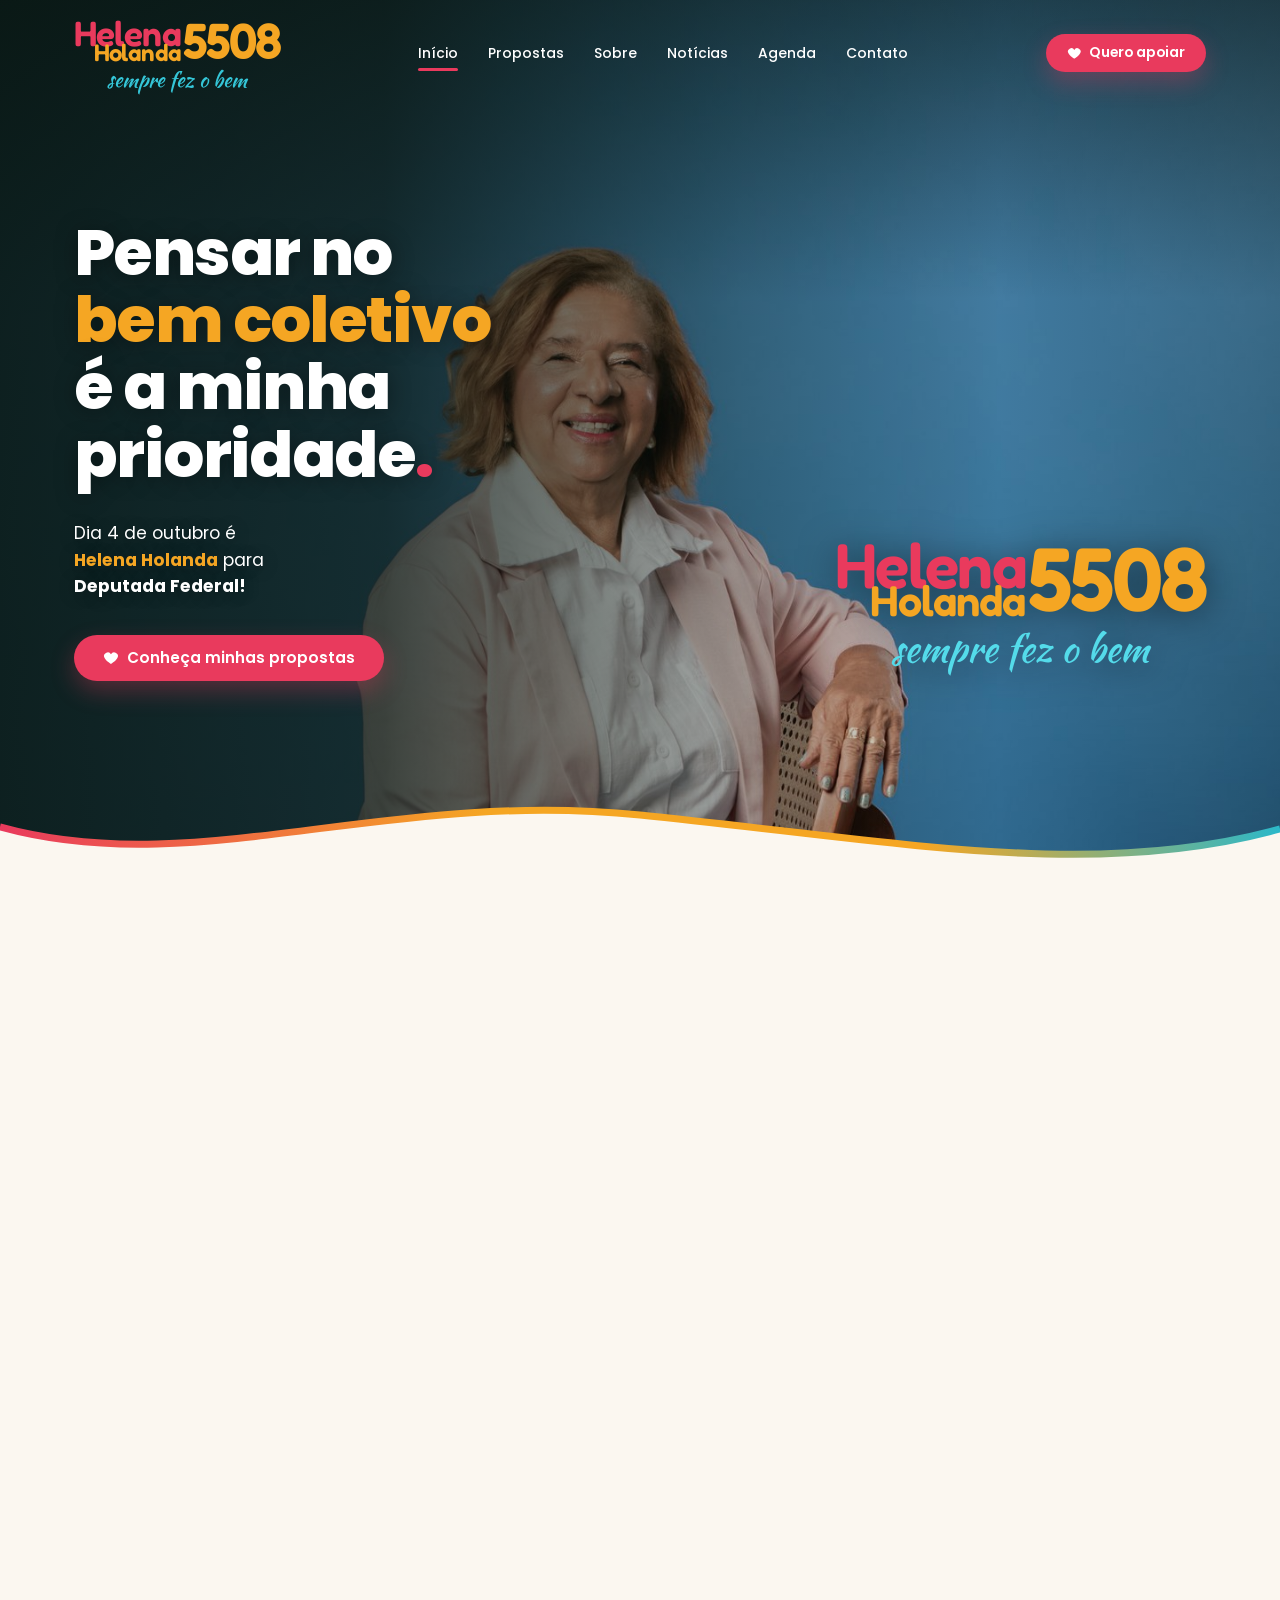
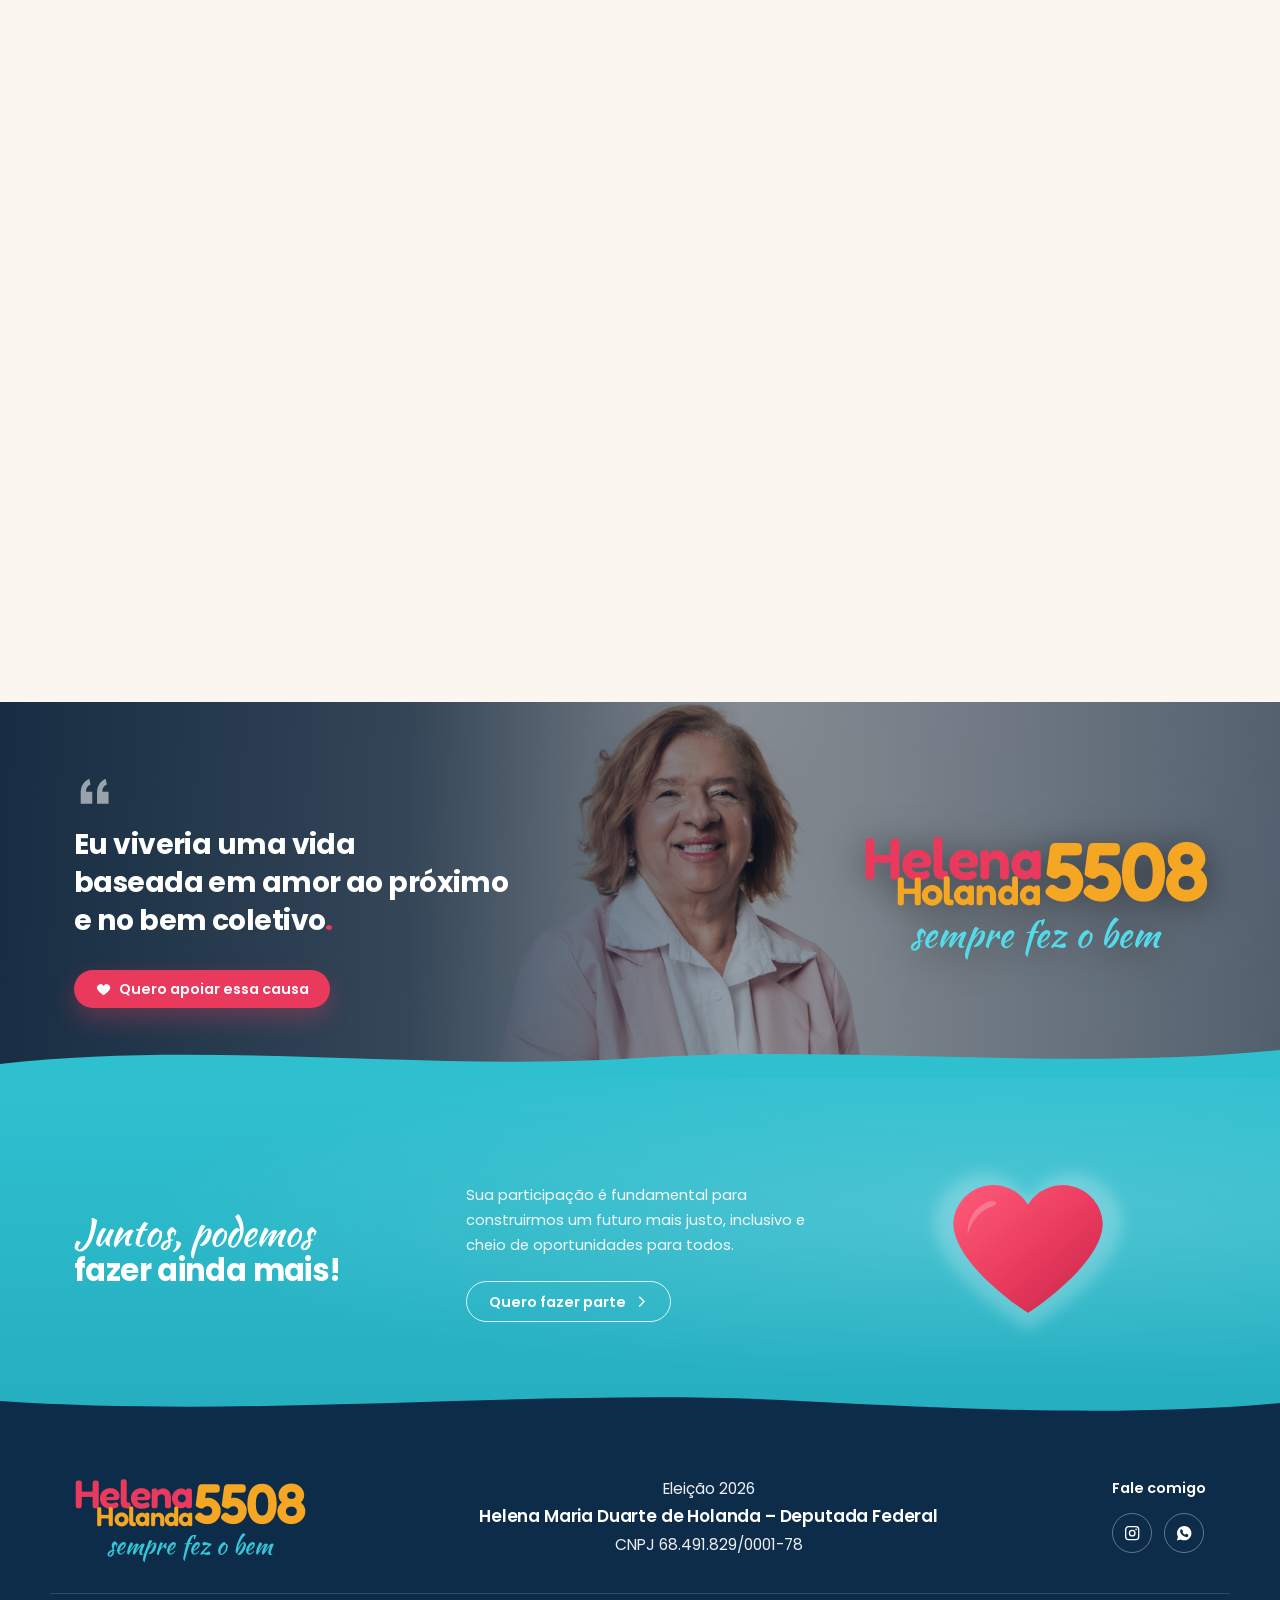
==== commit c5aa7e35: "Troca 'Inclusao de neurodivergentes' por 'Cuidar de quem cuida' - Nova pagina cuidadores.html no lug" ====
--- a/index.html
+++ b/index.html
@@ -38,13 +38,10 @@
   </symbol>
   <!-- peça de quebra-cabeça: símbolo da causa autista, presente na marca -->
   <symbol id="i-puzzle" viewBox="0 0 24 24">
-    <path fill="currentColor" d="M5 5h4.5a2.6 2.6 0 0 1 5 0H19v4.5a2.6 2.6 0 0 0 0 5V19h-4.5a2.6 2.6 0 0 0-5 0H5v-4.5a2.6 2.6 0 0 1 0-5V5Z"/>
-  </symbol>
-  <!-- infinito: símbolo da neurodiversidade -->
-  <symbol id="i-infinity" viewBox="0 0 24 24">
-    <path fill="none" stroke="currentColor" stroke-width="2" stroke-linecap="round"
-          d="M12 12c-1.5-2.5-3-3.5-4.6-3.5a3.5 3.5 0 0 0 0 7c1.6 0 3.1-1 4.6-3.5s3-3.5 4.6-3.5a3.5 3.5 0 0 1 0 7c-1.6 0-3.1-1-4.6-3.5Z"/>
-  </symbol>
+    <path fill="currentColor" d="M3 3h5.4a3.1 3.1 0 0 1 6 0H21v5.4a3.1 3.1 0 0 0 0 6V21h-5.4a3.1 3.1 0 0 0-6 0H3v-5.4a3.1 3.1 0 0 1 0-6V3Z"/>
+  </symbol>
+  <!-- maos acolhendo um coracao: cuidar de quem cuida -->
+  <symbol id="i-cuidar" viewBox="0 0 24 24"><path fill="currentColor" d="M12 10.9S8.3 8.7 7.3 6.8a2.65 2.65 0 0 1 4.7-2.45 2.65 2.65 0 0 1 4.7 2.45c-1 1.9-4.7 4.1-4.7 4.1Z"/><path fill="none" stroke="currentColor" stroke-width="1.8" stroke-linecap="round" stroke-linejoin="round" d="M3.6 13v4.4A3.6 3.6 0 0 0 7.2 21h9.6a3.6 3.6 0 0 0 3.6-3.6V13"/></symbol>
   <symbol id="i-wheelchair" viewBox="0 0 24 24">
     <path fill="none" stroke="currentColor" stroke-width="1.8" stroke-linecap="round" stroke-linejoin="round" d="M11 5.6a1.7 1.7 0 1 0 0-3.4 1.7 1.7 0 0 0 0 3.4Zm-.4 2.1v5h4.6l2.6 5.1m-2.4 2.4a5.2 5.2 0 1 1-4.8-8.1M18.6 17.8h2.2"/>
   </symbol>
@@ -228,9 +225,9 @@
           <img src="assets/img/prioridade-2.jpg" alt="Helena Holanda em um coreto amarelo" loading="lazy">
         </div>
         <div class="card__body">
-          <span class="card__badge"><svg class="ico"><use href="#i-infinity"></use></svg></span>
-          <h3 class="card__title">Inclusão de<br>neurodivergentes</h3>
-          <p>Educação, trabalho e saúde que respeitem quem pensa, sente e aprende de um jeito diferente.</p>
+          <span class="card__badge"><svg class="ico"><use href="#i-cuidar"></use></svg></span>
+          <h3 class="card__title">Cuidar de<br>quem cuida</h3>
+          <p>Quem cuida em tempo integral também precisa de amparo, de renda e de descanso.</p>
         </div>
       </article>
 
@@ -240,7 +237,7 @@
         </div>
         <div class="card__body">
           <span class="card__badge"><svg class="ico"><use href="#i-wheelchair"></use></svg></span>
-          <h3 class="card__title">Respeito<br>aos PCDs</h3>
+          <h3 class="card__title">Respeito<br>às PCDs</h3>
           <p>Mais acessibilidade, inclusão e oportunidades. Respeito é reconhecer e garantir direitos.</p>
         </div>
       </article>
@@ -372,7 +369,6 @@
   </div>
 
   <div class="container footer__bottom">
-    <p class="footer__credito">Desenvolvido com <svg class="ico c-pink"><use href="#i-heart"></use></svg> para mudar vidas</p>
   </div>
 </footer>
 
--- a/assets/css/style.css
+++ b/assets/css/style.css
@@ -381,7 +381,7 @@
   border:1.5px solid rgba(233,58,93,.35);
   border-radius:50%;
   color:var(--pink);
-  font-size:1.15rem;
+  font-size:1.35rem;
   background:#fff;
   transition:transform .25s var(--ease),box-shadow .25s var(--ease);
 }
@@ -445,7 +445,7 @@
   border-radius:50%;
   background:var(--c);
   color:#fff;
-  font-size:1.4rem;
+  font-size:1.6rem;   /* o .ico usa 1em, entao o icone escala por aqui */
   box-shadow:0 8px 18px rgba(20,40,70,.22);
 }
 
@@ -977,9 +977,10 @@
   .cards{grid-template-columns:minmax(0,1fr);gap:34px}
   .card__media{aspect-ratio:1/1}   /* card unico: quadro menos alto */
 
-  .pills{gap:18px 24px}
+  .pills{gap:18px 22px}
   .pill{font-size:.76rem}
-  .pill__ico{width:40px;height:40px;font-size:1rem}
+  .pill__ico{width:42px;height:42px;font-size:1.25rem}
+  .card__badge{width:50px;height:50px;font-size:1.5rem}
 
   .logo--hero{font-size:17px}
   .logo--quote{font-size:16px}
